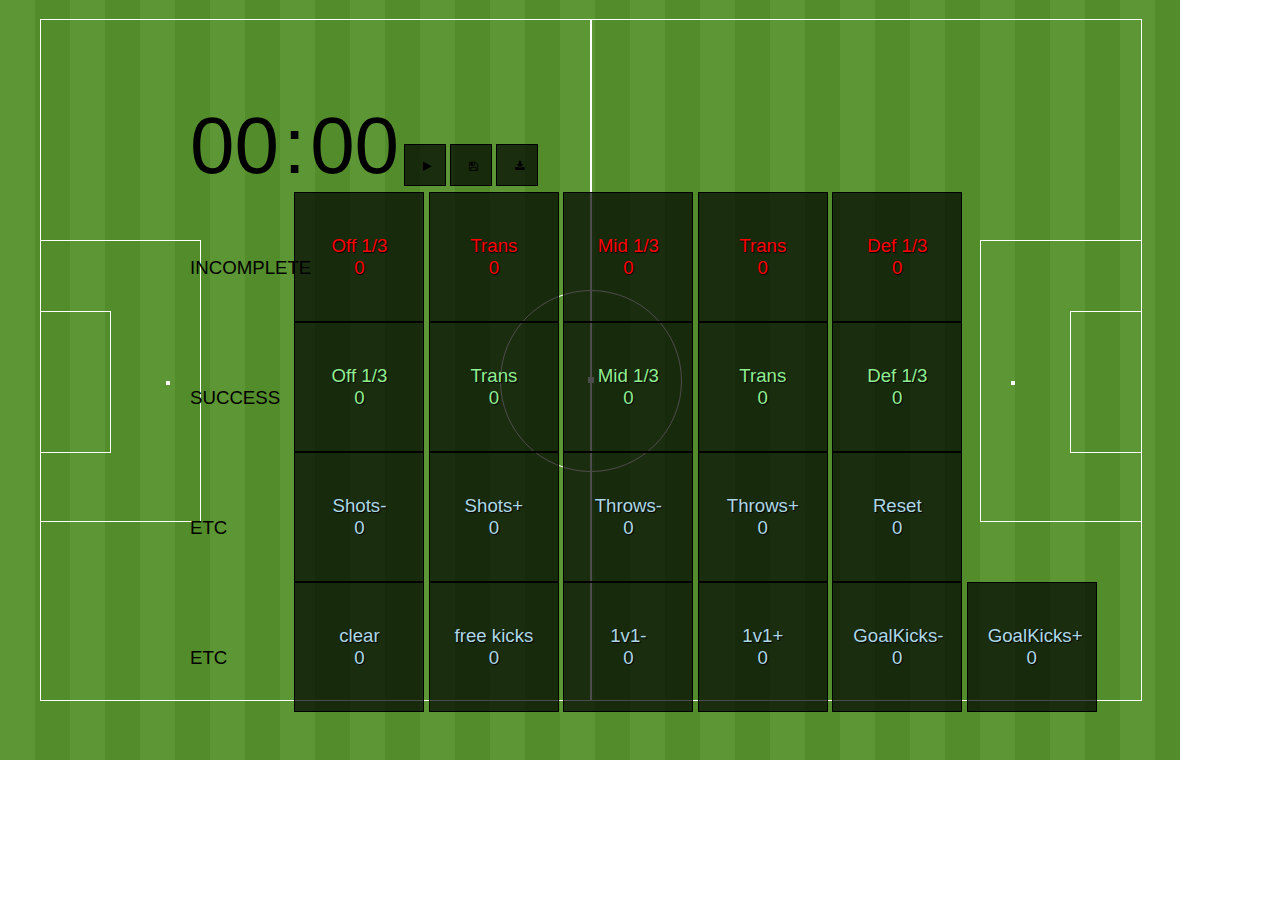
==== index.html @ ae13c0ae "nc" ====
<html>

<head>
  <meta charset="UTF-8">
  <title></title>
  <link rel="stylesheet" href="pitch.css">
  <link rel="stylesheet" href="https://cdnjs.cloudflare.com/ajax/libs/font-awesome/4.7.0/css/font-awesome.min.css">
  <script src="counter.js"></script>
</head>

<body>
<div class="field">
  <section class="pitch">
<div class="field left">
<div class="penalty-area">
</div>
</div>
<div class="field right">
<div class="penalty-area">
</div>
</div>
<div class="center-circle"></div>
  
</section>
</div>
<div class="main">
<label id="minutes">00</label>
<label id="colon">:</label>
<label id="seconds">00</label>
<button id="play"><i class="fa fa-play" style="position: relative;top: -3px;left: -2px;"></i></button>
<button id="save"><i class="fa fa-save" style="position: relative;top: -3px;left: -2px;"></i></button>
<button id="export"><i class="fa fa-download" style="position: relative;top: -3px;left: -2px;"></i></button>
  <div class="fail"><span>INCOMPLETE</span>
    <button id="offense-f">Off 1/3<br>0</button>
    <button id="offtrans-f">Trans<br>0</button>
    <button id="middle-f">Mid 1/3<br>0</button>
    <button id="deftrans-f">Trans<br>0</button>
    <button id="defense-f">Def 1/3<br>0</button>
      </div>
  <div class="success"><span>SUCCESS</span>
    <button id="offense-s">Off 1/3<br>0</button>
    <button id="offtrans-s">Trans<br>0</button>
    <button id="middle-s">Mid 1/3<br>0</button>
    <button id="deftrans-s">Trans<br>0</button>
    <button id="defense-s">Def 1/3<br>0</button>
      </div>
  <div class="etc"><span>ETC</span>
    <button id="shots-f">Shots-<br>0</button>
    <button id="shots-s">Shots+<br>0</button>
    <button id="throw-f">Throws-<br>0</button>
    <button id="throw-s">Throws+<br>0</button>
    <button id="reset">Reset<br>0</button>
      </div>
    <div class="etc2"><span>ETC</span>
    <button id="clear-f">clear<br>0</button>
    <button id="freekick">free kicks<br>0</button>
    <button id="1v1-f">1v1-<br>0</button>
    <button id="1v1-s">1v1+<br>0</button>
    <button id="gk-f">GoalKicks-<br>0</button>
    <button id="gk-s">GoalKicks+<br>0</button>
      </div>
  </div>
</body>
</html>
---- pitch.css ----
body {
    font-family: sans-serif;
}
#seconds {
  font-size: 5em;}

#minutes {
  font-size: 5em;
}
#colon {
  font-size: 5em;
}

.main{
  position: absolute;
  top: 100px;
  left: 190px;
 }

.field{
  position:absolute;
  top: 0; left: 0;
}

#save, #export, #play{
  width: 30px;
  height: 30px;
  font-size: 8pt;
}

button {
  width: 130px;
  height: 130px;
  padding: 20px;
  background: rgba(0, 0, 0, 0.7);
  font-family: sans-serif;
  font-size: 14pt;
  border: 1px solid black;
}

.fail button {
  text-shadow: 1px 1px 1px black;
  color: red;
}

span{
    color: black;
  font-family: sans-serif;
  font-size: 14pt;
  width: 100px;
  display: inline-block;
} 
.success button {
  text-shadow: 1px 1px 1px black;
  color: lightgreen;
}
.etc button  {
  text-shadow: 1px 1px 1px black;
  color: lightblue;
}

.etc2 button {
  width: 130px;
  height: 130px;
  text-shadow: 1px 1px 1px black;
  color: lightblue;
}

.pitch{
    background-color: #238729;
  background: repeating-linear-gradient(
  to right,
  #5d9634,
  #5d9634 35px,
  #538c2b 35px,
  #538c2b 70px
);
  background-size: 100% 20px;
    width: 1180px;
    height: 760px;
    position: relative;
}
.pitch:after{
  content: "";
  border-left: 2px solid white;
  position: absolute;
  top :20px;
  left :590px;
  display:block;
  height:680px;
}

.pitch:before{
  content: "";
  border: 1px solid white;
  position: absolute;
  top :19px;
  left :40px;
  display:block;
  width: 1100px;
  height:680px;
}

.center-circle{
    position: absolute;
    top: 290px;
    left: 500px;
    width: 180px;
    height: 180px;
    border: 1px solid white;
    border-radius: 50%;
}
.center-circle:after{
    position: absolute;
    top: 86px;
    left: 87px;
    width: 2px;
    height: 2px;
    background-color:white;
    content:"";
    border:2px solid white;
}

.penalty-area{
    position: absolute;
    height: 280px;
    width: 160px;
    top: 240px;
    border: 1px solid white;
}

.left .penalty-area{
    left: 40px;
    border-left: 0;
}

.right .penalty-area{
    right: 40px;
    border-right: 0;
    top: 240px;
    left: 980px;
}

.penalty-area:before{
    position: absolute;
    height: 140px;
    width: 70px;
    top: 70px;
    border: 1px solid white;
    content:"";
}
.left .penalty-area:before{
   left:0px;
  border-left:0;
}
.right .penalty-area:before{
   right:0px;
  border-right:0;
}

.penalty-area:after{
    position: absolute;
    height: 4px;
    width: 4px;
    top: 140px;
    background-color:white;
    content:"";
}
.left .penalty-area:after{
    right:30px;
}
.right .penalty-area:after{
    left:30px;
}
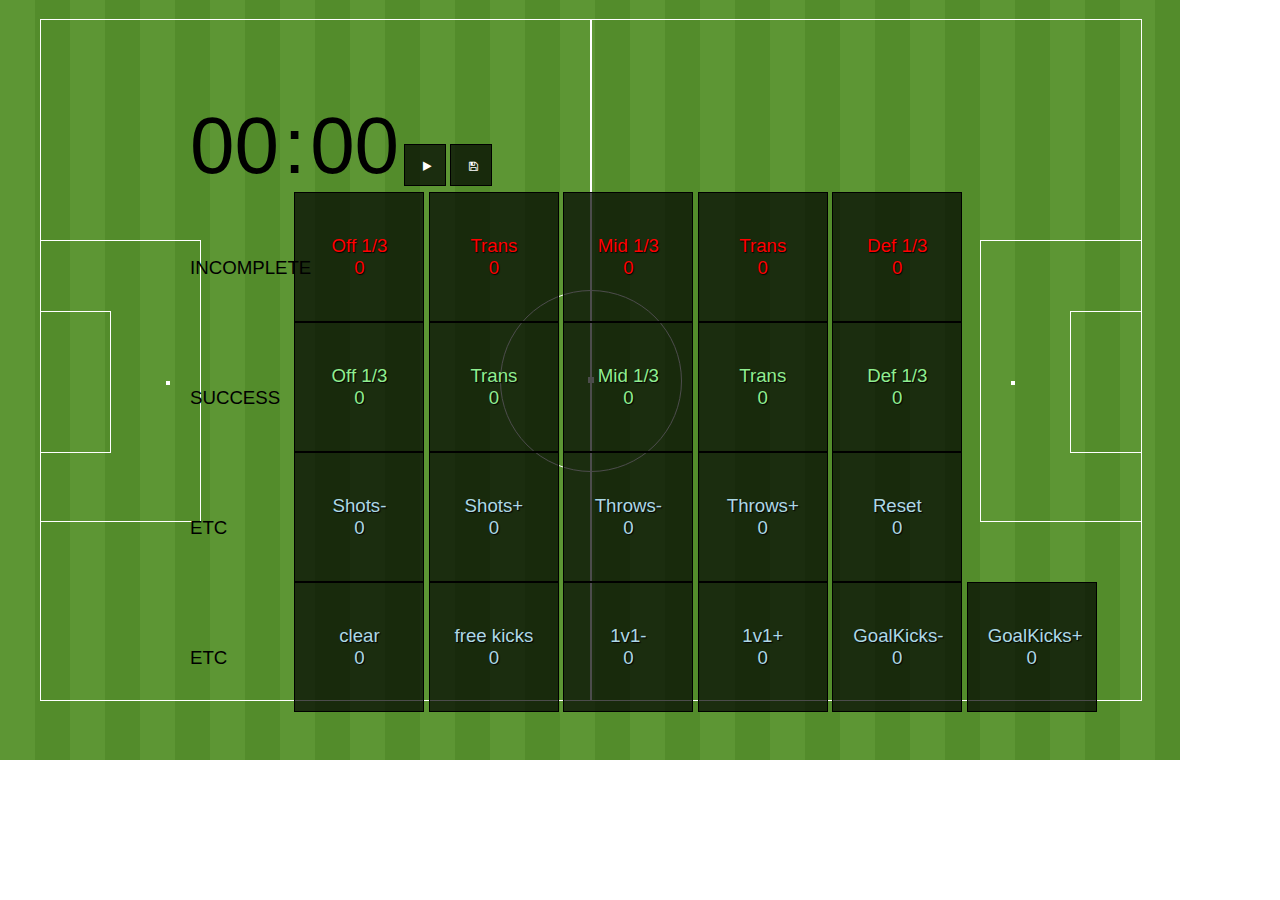
==== commit d9f2a87b: "nc" ====
--- a/index.html
+++ b/index.html
@@ -29,7 +29,6 @@
 <label id="seconds">00</label>
 <button id="play"><i class="fa fa-play" style="position: relative;top: -3px;left: -2px;"></i></button>
 <button id="save"><i class="fa fa-save" style="position: relative;top: -3px;left: -2px;"></i></button>
-<button id="export"><i class="fa fa-download" style="position: relative;top: -3px;left: -2px;"></i></button>
   <div class="fail"><span>INCOMPLETE</span>
     <button id="offense-f">Off 1/3<br>0</button>
     <button id="offtrans-f">Trans<br>0</button>
--- a/pitch.css
+++ b/pitch.css
@@ -26,6 +26,7 @@
   width: 30px;
   height: 30px;
   font-size: 8pt;
+  color: white;
 }
 
 button {
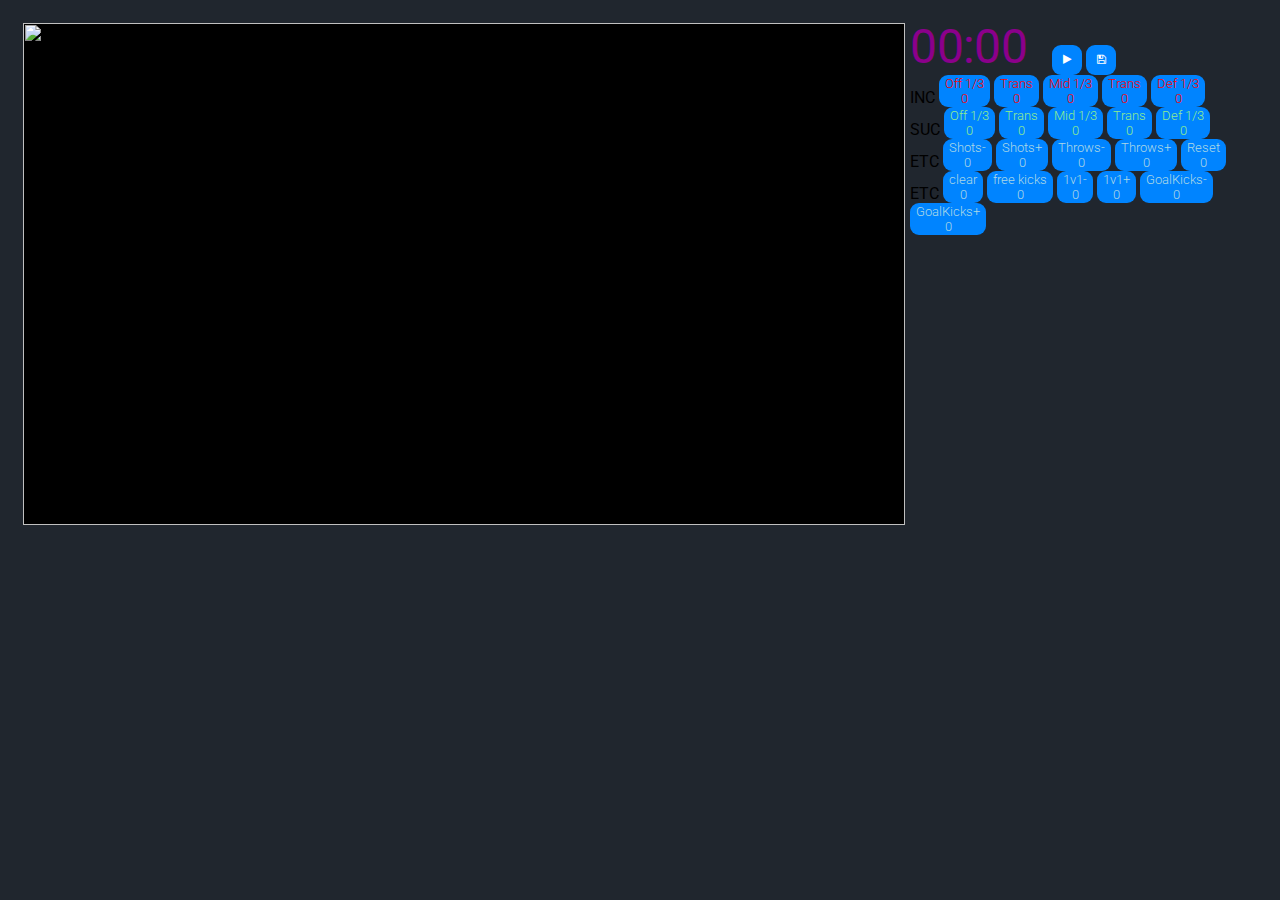
==== commit 5c542bbc: "new index" ====
--- a/index.html
+++ b/index.html
@@ -1,63 +1,61 @@
-  <html>
-
-<head>
-  <meta charset="UTF-8">
-  <title></title>
-  <link rel="stylesheet" href="pitch.css">
-  <link rel="stylesheet" href="https://cdnjs.cloudflare.com/ajax/libs/font-awesome/4.7.0/css/font-awesome.min.css">
-  <script src="counter.js"></script>
-</head>
+<html>
+  <head>
+    <meta charset="UTF-8">
+    <title></title>
+    <link rel="stylesheet" href="passcomp.css">
+    <link rel="stylesheet" href="https://cdnjs.cloudflare.com/ajax/libs/font-awesome/4.7.0/css/font-awesome.min.css">
+    <style>@import url('https://fonts.googleapis.com/css2?family=Roboto:wght@100;300&display=swap');</style>
+    <script src="counter.js"></script>
+    <script src="yt.js"></script>
+  </head>
 
 <body>
-<div class="field">
-  <section class="pitch">
-<div class="field left">
-<div class="penalty-area">
-</div>
-</div>
-<div class="field right">
-<div class="penalty-area">
-</div>
-</div>
-<div class="center-circle"></div>
-  
-</section>
-</div>
-<div class="main">
-<label id="minutes">00</label>
-<label id="colon">:</label>
-<label id="seconds">00</label>
-<button id="play"><i class="fa fa-play" style="position: relative;top: -3px;left: -2px;"></i></button>
-<button id="save"><i class="fa fa-save" style="position: relative;top: -3px;left: -2px;"></i></button>
-  <div class="fail"><span>INCOMPLETE</span>
-    <button id="offense-f">Off 1/3<br>0</button>
-    <button id="offtrans-f">Trans<br>0</button>
-    <button id="middle-f">Mid 1/3<br>0</button>
-    <button id="deftrans-f">Trans<br>0</button>
-    <button id="defense-f">Def 1/3<br>0</button>
-      </div>
-  <div class="success"><span>SUCCESS</span>
-    <button id="offense-s">Off 1/3<br>0</button>
-    <button id="offtrans-s">Trans<br>0</button>
-    <button id="middle-s">Mid 1/3<br>0</button>
-    <button id="deftrans-s">Trans<br>0</button>
-    <button id="defense-s">Def 1/3<br>0</button>
-      </div>
-  <div class="etc"><span>ETC</span>
-    <button id="shots-f">Shots-<br>0</button>
-    <button id="shots-s">Shots+<br>0</button>
-    <button id="throw-f">Throws-<br>0</button>
-    <button id="throw-s">Throws+<br>0</button>
-    <button id="reset">Reset<br>0</button>
-      </div>
-    <div class="etc2"><span>ETC</span>
-    <button id="clear-f">clear<br>0</button>
-    <button id="freekick">free kicks<br>0</button>
-    <button id="1v1-f">1v1-<br>0</button>
-    <button id="1v1-s">1v1+<br>0</button>
-    <button id="gk-f">GoalKicks-<br>0</button>
-    <button id="gk-s">GoalKicks+<br>0</button>
-      </div>
-  </div>
-</body>
+    <div class="__content">
+        <div class="__left">
+                <div class="__wrapper">
+                    <div class="youtube-player"></div>
+                    <div class="__timeline"><div class="Timeline" style="height: 48px;"></div></div>
+                </div>
+        </div>
+        <div class="__right">
+            <div class="__clock">
+                <label id="minutes">00</label>
+                <label id="colon">:</label>
+                <label id="seconds">00</label>
+                <button id="play"><i class="fa fa-play"></i></button>
+                <button id="save"><i class="fa fa-save"></i></button>
+            </div>
+            <div class="fail"><span>INC</span>
+                <button id="offense-f">Off 1/3<br>0</button>
+                <button id="offtrans-f">Trans<br>0</button>
+                <button id="middle-f">Mid 1/3<br>0</button>
+                <button id="deftrans-f">Trans<br>0</button>
+                <button id="defense-f">Def 1/3<br>0</button>
+                </div>
+            <div class="success"><span>SUC</span>
+                <button id="offense-s">Off 1/3<br>0</button>
+                <button id="offtrans-s">Trans<br>0</button>
+                <button id="middle-s">Mid 1/3<br>0</button>
+                <button id="deftrans-s">Trans<br>0</button>
+                <button id="defense-s">Def 1/3<br>0</button>
+                </div>
+            <div class="etc"><span>ETC</span>
+                <button id="shots-f">Shots-<br>0</button>
+                <button id="shots-s">Shots+<br>0</button>
+                <button id="throw-f">Throws-<br>0</button>
+                <button id="throw-s">Throws+<br>0</button>
+                <button id="reset">Reset<br>0</button>
+                </div>
+                <div class="etc2"><span>ETC</span>
+                <button id="clear-f">clear<br>0</button>
+                <button id="freekick">free kicks<br>0</button>
+                <button id="1v1-f">1v1-<br>0</button>
+                <button id="1v1-s">1v1+<br>0</button>
+                <button id="gk-f">GoalKicks-<br>0</button>
+                <button id="gk-s">GoalKicks+<br>0</button>
+                </div>
+            </div>
+        </div>
+    </div>
+  </body>
 </html>
--- a/passcomp.css
+++ b/passcomp.css
@@ -0,0 +1,149 @@
+body {
+  background: #20262E;
+  padding: 10px;
+  font-family: 'Roboto', sans-serif;
+}
+
+.__wrapper {
+    overflow: hidden;
+    line-height: 0;
+    height: 100%;
+}
+
+.youtube-player {
+  position: relative;
+  padding-bottom: 56.25%;
+  height: 0;
+  overflow: hidden;
+  max-width: 100%;
+  background: #000;
+  margin: 5px;
+}
+
+.youtube-player iframe {
+  position: absolute;
+  top: 0;
+  left: 0;
+  width: 100%;
+  height: 100%;
+  z-index: 100;
+  background: transparent;
+}
+
+.youtube-player img {
+  object-fit: cover;
+  display: block;
+  left: 0;
+  bottom: 0;
+  margin: auto;
+  max-width: 100%;
+  width: 100%;
+  position: absolute;
+  right: 0;
+  top: 0;
+  border: none;
+  height: auto;
+  cursor: pointer;
+  -webkit-transition: 0.4s all;
+  -moz-transition: 0.4s all;
+  transition: 0.4s all;
+}
+
+.youtube-player img:hover {
+  -webkit-filter: brightness(75%);
+  -moz-filter: brightness(75%);
+  filter: brightness(75%);
+}
+
+.youtube-player .play {
+  height: 72px;
+  width: 72px;
+  left: 50%;
+  top: 50%;
+  margin-left: -36px;
+  margin-top: -36px;
+  position: absolute;
+  background: url("https://i.imgur.com/TxzC70f.png") no-repeat;
+  cursor: pointer;
+}
+
+.__content {
+        display: flex;
+        height: calc(100vh - 46px);
+}
+
+.__left {
+    /*position: relative;
+    display: flex;
+    width: calc(100% - 352px);
+    flex-direction: column;
+    padding-bottom: 56.25%; /* 16:9 
+    padding-top:30px;
+    height: 0; */
+position: relative;
+    display: flex;
+    flex-direction: column;
+    width: calc(100% - 352px);
+    /*max-width: 800px;
+    margin: 30px auto 20px;*/
+}
+
+.__right {
+    width: 352px;
+    overflow-x: hidden;
+    overflow-y: auto;
+    display: flex;
+    flex-direction: column;
+}
+
+button {
+  background: #0084ff;
+  border: none;
+  border-radius: 9px;
+  /*padding: 8px 14px;
+  font-size: 15px;*/
+  color: #fff;
+  font-family: 'Roboto', sans-serif;
+  font-weight: 300;
+}
+
+.fail button {
+  color: red;
+}
+
+.success button {
+  color: lightgreen;
+}
+.etc button  {
+  color: lightblue;
+}
+
+.etc2 button {
+  color: lightblue;
+}
+
+#save, #export, #play{
+  width: 30px;
+  height: 30px;
+  font-size: 8pt;
+  color: white;
+  font-family: "Font Awesome 5 Free"
+}
+
+
+#seconds {
+  font-size: 3em;
+  margin-right: 20px;
+  color: darkmagenta;
+}
+
+#minutes {
+  font-size: 3em;
+  color: darkmagenta;
+}
+#colon {
+  font-size: 3em;
+  color: darkmagenta;
+  margin-right: -5px;
+  margin-left: -5px;
+}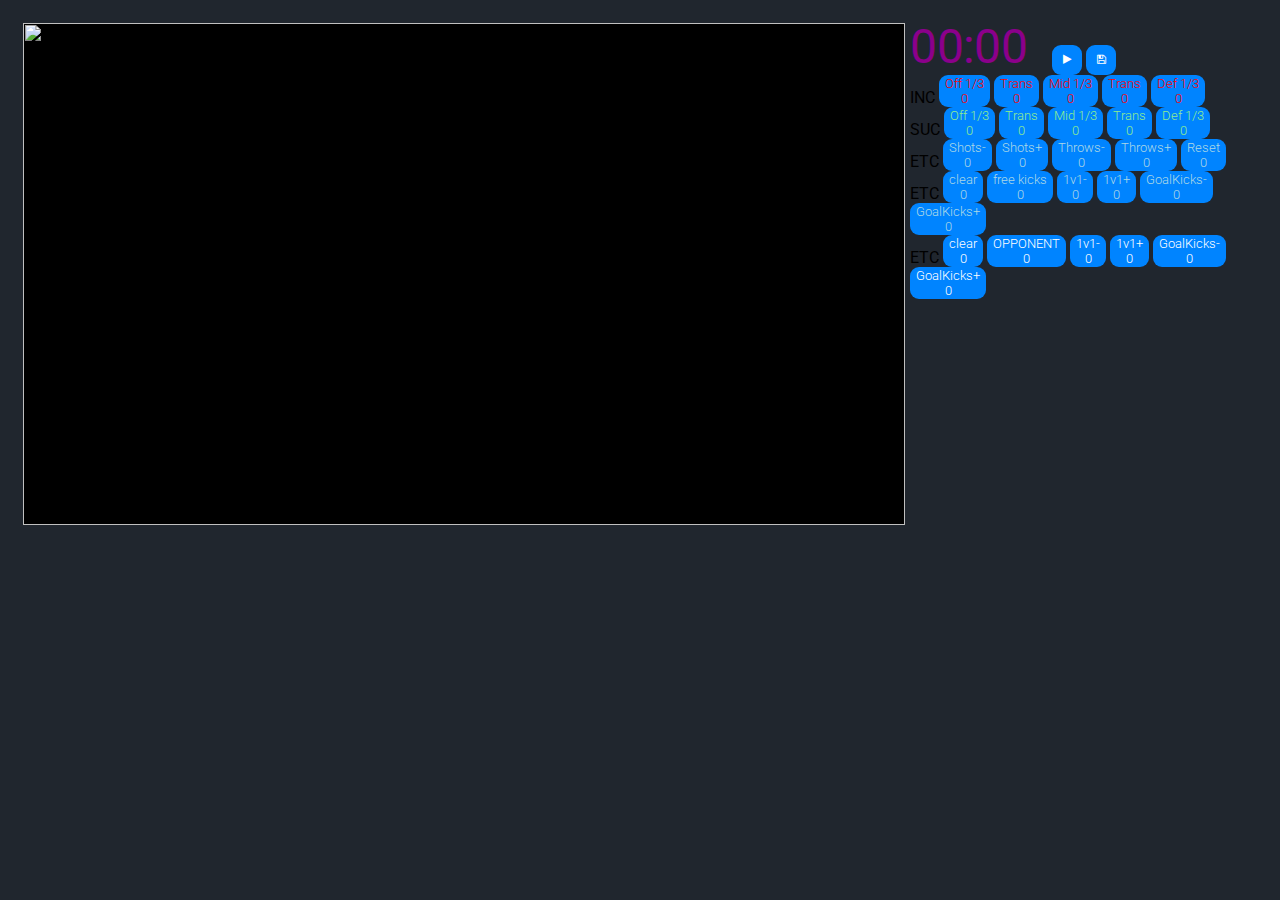
==== commit c1cd4250: "add pause" ====
--- a/index.html
+++ b/index.html
@@ -46,7 +46,7 @@
                 <button id="throw-s">Throws+<br>0</button>
                 <button id="reset">Reset<br>0</button>
                 </div>
-                <div class="etc2"><span>ETC</span>
+            <div class="etc2"><span>ETC</span>
                 <button id="clear-f">clear<br>0</button>
                 <button id="freekick">free kicks<br>0</button>
                 <button id="1v1-f">1v1-<br>0</button>
@@ -54,6 +54,16 @@
                 <button id="gk-f">GoalKicks-<br>0</button>
                 <button id="gk-s">GoalKicks+<br>0</button>
                 </div>
+
+            <div class="possesion"><span>ETC</span>
+                <button id="clear-f">clear<br>0</button>
+                <button id="p-opp">OPPONENT<br>0</button>
+                <button id="1v1-f">1v1-<br>0</button>
+                <button id="1v1-s">1v1+<br>0</button>
+                <button id="gk-f">GoalKicks-<br>0</button>
+                <button id="gk-s">GoalKicks+<br>0</button>
+                </div>
+
             </div>
         </div>
     </div>
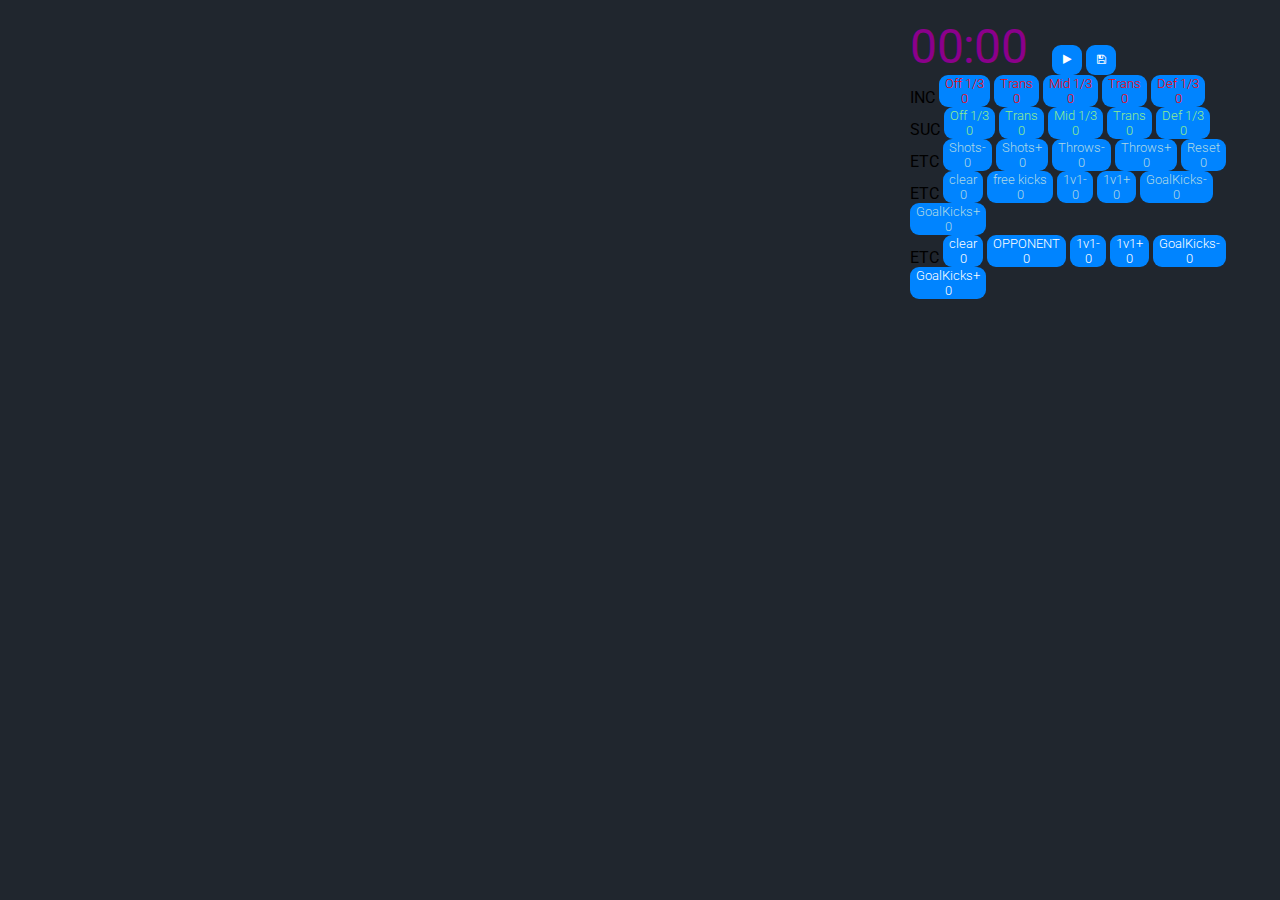
==== commit 26764580: "remove YT" ====
--- a/index.html
+++ b/index.html
@@ -6,16 +6,13 @@
     <link rel="stylesheet" href="https://cdnjs.cloudflare.com/ajax/libs/font-awesome/4.7.0/css/font-awesome.min.css">
     <style>@import url('https://fonts.googleapis.com/css2?family=Roboto:wght@100;300&display=swap');</style>
     <script src="counter.js"></script>
-    <script src="yt.js"></script>
+    
   </head>
 
 <body>
     <div class="__content">
         <div class="__left">
-                <div class="__wrapper">
-                    <div class="youtube-player"></div>
-                    <div class="__timeline"><div class="Timeline" style="height: 48px;"></div></div>
-                </div>
+                
         </div>
         <div class="__right">
             <div class="__clock">
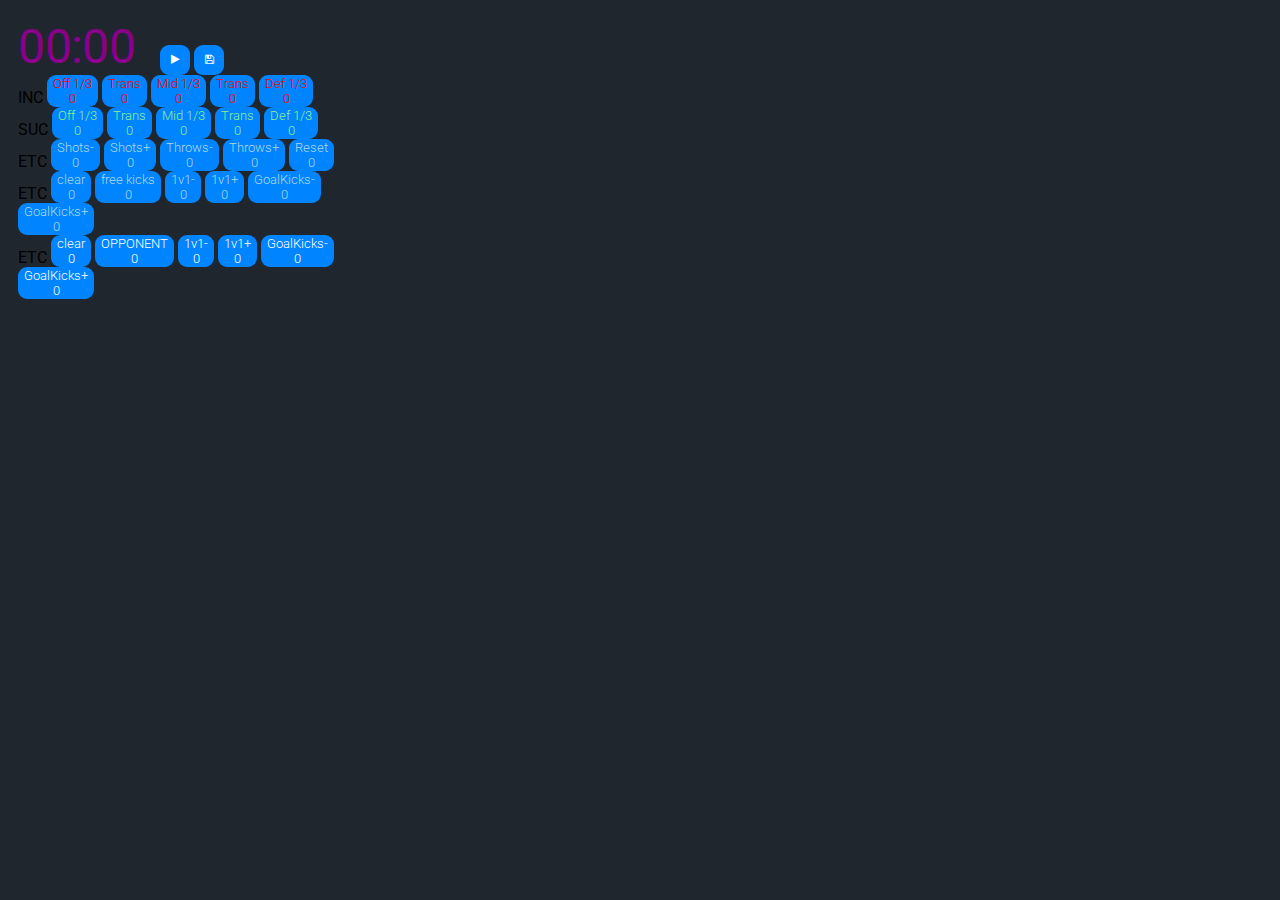
==== commit baf547e6: "remove left" ====
--- a/index.html
+++ b/index.html
@@ -11,9 +11,7 @@
 
 <body>
     <div class="__content">
-        <div class="__left">
-                
-        </div>
+
         <div class="__right">
             <div class="__clock">
                 <label id="minutes">00</label>
